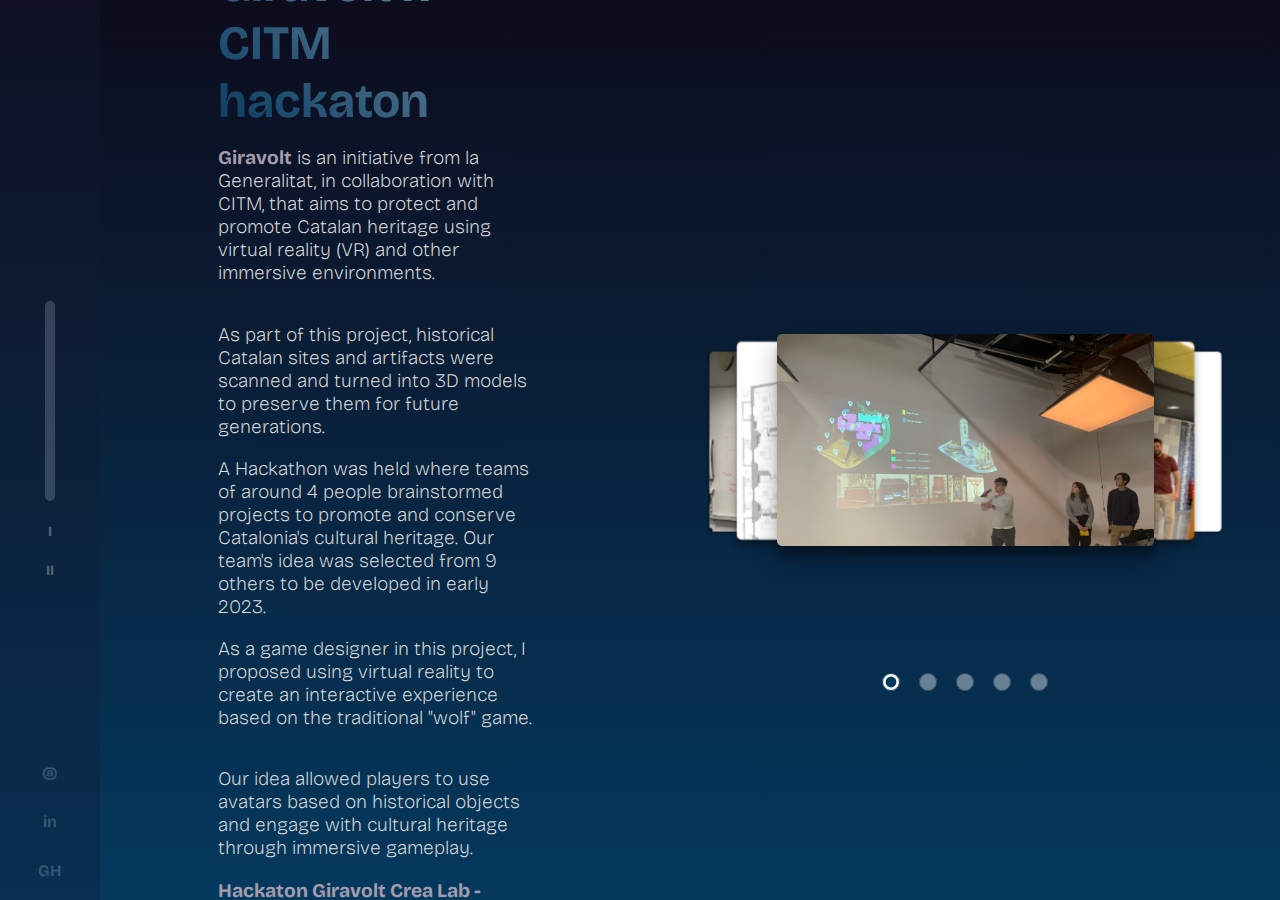
==== pages/design.html @ a70f5f54 "muita cosa" ====
<!DOCTYPE html>
<html lang="en">
<head>
    <meta charset="UTF-8">
    <meta name="viewport" content="width=device-width, initial-scale=1.0">
    <meta http-equiv="X-UA-Compatible" content="IE=edge">
    <title>Portfolio - Design</title>
    <link rel="stylesheet" href="../styles.css">
    <link rel="preconnect" href="https://fonts.googleapis.com">
    <link rel="preconnect" href="https://fonts.gstatic.com" crossorigin>
    <link href="https://fonts.googleapis.com/css2?family=Bricolage+Grotesque:opsz,wght@12..96,200..800&display=swap" rel="stylesheet">
    <link href="https://fonts.googleapis.com/css2?family=Antic+Didone&family=Archivo:ital,wght@0,100..900;1,100..900&family=BioRhyme:wght@200..800&family=Nanum+Gothic:wght@400;700;800&display=swap" rel="stylesheet">
</head>
<body>
    <div class="container">
        <!-- Left nav with vertical slider -->
        <nav class="left-nav">
            <a href="../index.html"class="return-home div-slides">HOME</a>
            <div class="slider">
                <div class="slider-fill"></div>
            </div>
            <ul class="nav-links">
                <li><a href="#section1">I</a></li>
                <li><a href="#section2">II</a></li>
            </ul>
            <ul class="contacts">
                <li>
                    <a href="mailto:kevinqiu190@gmail.com">@</a>
                    <div class="hover-text" id="emailDiv">kevinqiu190@gmail.com</div>
                </li>
                <li>
                    <a href="https://www.linkedin.com/in/kevin-qiu-lo-670769313" target="_blank">in</a>
                    <div class="hover-text"><a href="https://www.linkedin.com/in/kevin-qiu-lo-670769313" target="_blank">Linkedin</a></div>
                </li>
                <li>
                    <a href="https://github.com/kevinql190" target="_blank">GH</a>
                    <div class="hover-text"><a href="https://github.com/kevinql190" target="_blank">Github</a></div>
                </li>
            </ul>
        </nav>
    
        <!-- Main content including hero and content sections -->
        <div class="content-wrapper">    
            <!-- Content sections -->
            <div id="section1" class="content">
                <div class="left-column">
                    <h2>Giravolt x CITM hackaton</h2>
                    <p><a href="https://www.citm.upc.edu/blog/giravolt-crea-lab-el-nou-laboratori-dinnovacio-digital-del-citm/?lang=ca"><b>Giravolt</b></a> is an initiative from la Generalitat, in collaboration with CITM, that aims to protect and promote Catalan heritage using virtual reality (VR) and other immersive environments.<p/>
                    <p>As part of this project, historical Catalan sites and artifacts were scanned and turned into 3D models to preserve them for future generations.</p>
                    <p>A Hackathon was held where teams of around 4 people brainstormed projects to promote and conserve Catalonia's cultural heritage. Our team's idea was selected from 9 others to be developed in early 2023.</p>
                    <p>As a game designer in this project, I proposed using virtual reality to create an interactive experience based on the traditional "wolf" game.<p/>
                    <p>Our idea allowed players to use avatars based on historical objects and engage with cultural heritage through immersive gameplay.</p>
                    <p><a href="https://x.com/patrimonigencat/status/1597633298330968071?cxt=HHwWjoDTxaXB96ssAAAA" target="_blank"><b>Hackaton Giravolt Crea Lab - POSTIT team</b></a></p>
                </div>
                <div class="right-column">
                    <div id="slider-container">
                        <input type="radio" name="slider-container" id="s1" checked>
                        <input type="radio" name="slider-container" id="s2">
                        <input type="radio" name="slider-container" id="s3">
                        <input type="radio" name="slider-container" id="s4">
                        <input type="radio" name="slider-container" id="s5">

                        <label for="s1" id="slide1" style="background-image: url('../img/giravolt1.jpg');"></label>
                        <label for="s2" id="slide2" style="background-image: url('../img/giravolt2.jpg');"></label>
                        <label for="s3" id="slide3" style="background-image: url('../img/hackaton1.png');"></label>
                        <label for="s4" id="slide4" style="background-image: url('../img/hackaton2.png');"></label>
                        <label for="s5" id="slide5" style="background-image: url('../img/giravolt3.png');"></label>
                    </div>
                </div>
            </div>
            <div id="section2" class="content">
                <div class="left-column">
                    <h2>Celery Design Process</h2>
                    <p><a href="https://kolageno.itch.io"><b>Celery</b></a> is an idea created from scratch by team Kolageno.</p>
                    <p>This videogame is a linear dungeon crawler that features an original combat system based on using the enemies themselves as weapons.</p>
                    <p>Combined with an interactive environment, the player is given the possibility of facing each challenge creatively.</p>
                    <p>Note: This is a team project, not all content is mine.</p>
                    <div class="links-container" data-gallery="1">
                        <a data-image="../img/design1.png">Brainstorming</a>
                        <a data-image="../img/design2.png">References</a>
                        <a data-image="../img/design3.png">Concept Discovery</a>
                        <a data-image="../img/design4.png">Gameplay</a>
                    </div>
                </div>
                <div class="right-column">
                    <img id="display-image1" src="../img/celery2.png" alt="Display" />
                </div>
            </div>
        </div>
    </div>

    <script src="../script.js"></script>
</body>
</html>
---- styles.css ----
/* Reset some basic styles */
* {
    margin: 0;
    padding: 0;
    box-sizing: border-box;
    font-family: "Bricolage Grotesque", sans-serif;
}

a {
    color: #a69cac;
    text-decoration: none;
    font-weight: bolder;
}

/* Ensure full height for both sections */
body, html {
    background: linear-gradient(#0d0c1d, #04395e);
    color: white;
    height: 100%;
    font-family: Arial, sans-serif;
    scroll-behavior: smooth; /* Smooth scroll behavior */
}


/*- - - - - - - - - - - - - - - - - - - - - - - - -*/

/* Main container with left nav and content */
.container {
    display: flex;
    height: 100vh; /* Full screen height */
    overflow: hidden;
}

/* Fixed left nav */
.left-nav {
    z-index: 3;
    position: fixed;
    top: 0;
    left: 0;
    width: 100px;
    height: 100%;
    background-color: #161b33;
    display: flex;
    flex-direction: column;
    align-items: center;
    justify-content: center;
    padding: 20px 0;
    opacity: 30%;
}
.div-slides {
    transform: translateX(-100%); /* Start off-screen */
    animation: slideIn 1s ease-out forwards; /* Animation on page load */
}

.return-home {
    position: absolute;
    padding: 30px 10px;
    background-color: #04395e;
    width: 100%;
    border-radius: 0px 3px;
    cursor: pointer;
    top: 0px;
    color: white;
    font-size: 12px;
    text-align: center;
}

    .return-home:hover {
        background-color: #2980b9;
    }

/* Slide-in animation */
@keyframes slideIn {
    0% {
        transform: translateX(-100%); /* Off-screen */
    }

    100% {
        transform: translateX(0); /* Fully visible */
    }
}

/* Slider in the left nav */
.slider {
    position: relative;
    width: 10px;
    height: 200px; /* Adjust as needed */
    background-color: #a69cac;
    margin-bottom: 20px;
    border-radius: 20px;
    overflow: hidden; /* Ensures the fill stays within the rounded edges */
}

/* The filling part of the slider */
.slider-fill {
    position: absolute;
    top: 0; /* Change from bottom to top */
    left: 0;
    width: 100%;
    height: 0; /* Start from 0% height */
    background: linear-gradient(to bottom, #ceb095, white);
    transition: height 0.3s ease;
    border-radius: 20px;
}

/* Nav links in the left nav */
.nav-links {
    list-style-type: none;
    padding: 0;
    margin: 0;
}

    .nav-links li {
        margin-bottom: 20px;
        text-align: center;
    }

    .nav-links a {
        color: white;
        text-decoration: none;
        font-size: 14px;
    }

.contacts {
    position: absolute;
    bottom: 0;
    list-style: none;
    padding: 0;
}

    .contacts li {
        width: 100%;
        text-align: center;
        position: relative; /* Needed to position the hover text next to the li */
        padding: 10px 40px;
        margin-bottom: 10px;
        cursor: pointer;
        display: inline-block;
    }

/* The hidden div that slides in on hover */
.hover-text {
    position: absolute;
    top: 0;
    left: 100%; /* Position it off-screen, to the right of the li */
    background-color: rgba(0, 0, 0, 0.7); /* Transparent black */
    color: white;
    padding: 10px;
    white-space: nowrap; /* Prevent text wrapping */
    transition: transform 0.3s ease-in-out, opacity 0.3s ease-in-out;
    transform: translateX(20px); /* Slide it out initially */
    opacity: 0; /* Initially hidden */
}

/* When hovering over li, the text slides in */
.contacts li:hover .hover-text {
    transform: translateX(0); /* Slide it in */
    opacity: 1; /* Fully visible */
}

/* Content wrapper next to the fixed left nav */
.content-wrapper {
    padding-left: 100px; /* Space for the left nav */
    height: 100vh;
    overflow-y: scroll; /* Enable scrolling */
    scroll-snap-type: y mandatory; /* Snap vertically and forcefully */
    width: 100%;
}

    /*Scroll*/
    .content-wrapper::-webkit-scrollbar {
        display: none; /* Chrome, Safari, Opera */
    }

.hero, .content {
    height: 100vh; /* Full viewport height */
    scroll-snap-align: start; /* Snap at the start of the section */
}

/* Hero section */
.hero {
    position: relative;
    display: flex;
    justify-content: center;
    align-items: center;
    color: white;
    font-size: 1.5rem;
    transition: background-color 1s ease-in-out;
}

    .hero::after {
        content: "";
        position: absolute;
        bottom: 0;
        left: 0;
        right: 0;
        height: 40vh; /* Adjust the height of the gradient */
        background: linear-gradient(transparent, #0d0c1d);
        pointer-events: none; /* Allow clicks through the gradient */
        animation: fadeIn 2s ease-out forwards; /* Animation on page load */
        transition: opacity 0.5s ease-out; /* Smooth transition for fading out */
    }
.fade {
    text-align: center;
    position: absolute; /* Stack them on top of each other */
    width: 100%; /* Ensure full width for centering */
    opacity: 0; /* Start hidden */
    animation: fadeAnimation 10s infinite; /* Set animation duration and repeat */
}

/* Keyframes for alternating fade-in and fade-out */
@keyframes fadeAnimation {
    0%, 60%, 100% {
        opacity: 0; /* Initially hidden */
        z-index: -1;
    }

    20%, 40% {
        opacity: 1; /* Fade in */
        z-index: 6;
    }
}

/* Control the timing for each h1 */
h1:nth-child(1) {
    animation-delay: 0s; /* First h1 starts immediately */
}

h1:nth-child(2) {
    line-height: 50px;
    animation-delay: 5s; /* Second h1 starts after the first one has faded out */
}

/* Scroll indicator at the bottom of hero */
.scroll-indicator {
    position: absolute;
    bottom: 20px;
    left: 50%;
    transform: translateX(-50%);
    width: 100px;
    height: 100px;
    background-image: url('img/scroll.png'); /* Replace with arrow GIF */
    background-size: cover;
    background-repeat: no-repeat;
    background-position: center;
    z-index: 1; /* Above the gradient */
    animation: fadeIn 3s ease-out forwards, ondulate 2s infinite ease-in-out 3s; /* Start ondulation after fadeIn */
}

/* Keyframes for the ondulating (up and down) animation */
@keyframes ondulate {
    0%, 100% {
        transform: translate(-50%, 0); /* Starting position */
    }

    50% {
        transform: translate(-50%, -20px); /* Move up */
    }
}

h1 {
    font-family: "Archivo", sans-serif;
    font-weight: 200;
    animation: fadeIn 2s ease-in forwards; /* 2s fade-in animation */
}

/* Fade-in keyframes */
@keyframes fadeIn {
    0% {
        opacity: 0;
    }

    50% {
        opacity: 0;
    }

    100% {
        opacity: 1;
    }
}

.content {
    display: flex;
    padding: 100px 0px;
}

.left-column {
    flex: 2; /* Takes up 50% of the width */
    display: flex;
    flex-direction: column;
    align-items: center;
    justify-content: center;
    padding: 0px 10%;
}

    .left-column h2 {
        width: 100%;
        font-size: 3rem;
        padding-block-end: 1rem;
        background: linear-gradient(45deg, #04395e, #829CAF); /* Your gradient colors */
        -webkit-background-clip: text;
        -webkit-text-fill-color: transparent; /* Makes the text color transparent */
    }

    .left-column p {
        color: #dedede;
        width: 100%;
        font-size: 1.2rem;
        font-weight: 100;
        padding-block-end: 1.2rem;
    }

.links-container {
    margin-top: 20px;
    width: 100%;
    display: flex;
    flex-direction: column;
    align-content: center;
}

    .links-container a {
        display: block;
        margin: 10px 0;
        width: 100%;
        padding: 10px 30px;
        background-color: #04395e; /* Button color */
        color: white;
        border: none;
        border-radius: 5px;
        cursor: pointer;
        text-align: center;
        transition: background-color 0.3s;
    }

        .links-container a:hover {
            background-color: #0056b3; /* Darker button color on hover */
        }

.right-column {
    flex: 4;
    display: flex;
    justify-content: center;
    align-items: center;
}
    .right-column img {
        width: 100%;
        height: 100%;
        object-fit: cover;
        margin-right: 7%;
        border-radius: 10px;
        opacity: 1;
        transition: opacity 0.7s ease-in-out;
    }
    .right-column img.fade-out{
        opacity: 0;
    }

/* Slider Gallery */
#slider-container {
    position: relative;
    width: 60%;
    height: 30vw;
    perspective: 1400px;
    transform-style: preserve-3d;
}

input[type=radio] {
    position: relative;
    top: 108%;
    left: 50%;
    width: 18px;
    height: 18px;
    margin: 0 15px 0 0;
    opacity: 0.4;
    transform: translateX(-83px);
    cursor: pointer;
}


    input[type=radio]:nth-child(5) {
        margin-right: 0px;
    }

    input[type=radio]:checked {
        opacity: 1;
    }

:root {
    accent-color: #04395e;
}

#slider-container label {
    position: absolute;
    width: 100%;
    aspect-ratio: 16/9;
    background-size: cover;
    left: 0;
    bottom: 25%;
    color: white;
    font-size: 70px;
    font-weight: bold;
    border-radius: 5px;
    cursor: pointer;
    display: flex;
    align-items: center;
    justify-content: center;
    transition: transform 400ms ease;
}
/* Slider Functionality */

/* Active Slide */
#s1:checked ~ #slide1, #s2:checked ~ #slide2, #s3:checked ~ #slide3, #s4:checked ~ #slide4, #s5:checked ~ #slide5 {
    box-shadow: 0 13px 26px rgba(0,0,0, 0.3), 0 12px 6px rgba(0,0,0, 0.2);
    transform: translate3d(0%, 0, 0px);
}

/* Next Slide */
#s1:checked ~ #slide2, #s2:checked ~ #slide3, #s3:checked ~ #slide4, #s4:checked ~ #slide5, #s5:checked ~ #slide1 {
    box-shadow: 0 6px 10px rgba(0,0,0, 0.3), 0 2px 2px rgba(0,0,0, 0.2);
    transform: translate3d(15%, 0, -100px);
}


/* Next to Next Slide */
#s1:checked ~ #slide3, #s2:checked ~ #slide4, #s3:checked ~ #slide5, #s4:checked ~ #slide1, #s5:checked ~ #slide2 {
    box-shadow: 0 1px 4px rgba(0,0,0, 0.4);
    transform: translate3d(30%, 0, -250px);
}

/* Previous to Previous Slide */
#s1:checked ~ #slide4, #s2:checked ~ #slide5, #s3:checked ~ #slide1, #s4:checked ~ #slide2, #s5:checked ~ #slide3 {
    box-shadow: 0 1px 4px rgba(0,0,0, 0.4);
    transform: translate3d(-30%, 0, -250px);
}

/* Previous Slide */
#s1:checked ~ #slide5, #s2:checked ~ #slide1, #s3:checked ~ #slide2, #s4:checked ~ #slide3, #s5:checked ~ #slide4 {
    box-shadow: 0 6px 10px rgba(0,0,0, 0.3), 0 2px 2px rgba(0,0,0, 0.2);
    transform: translate3d(-15%, 0, -100px);
}
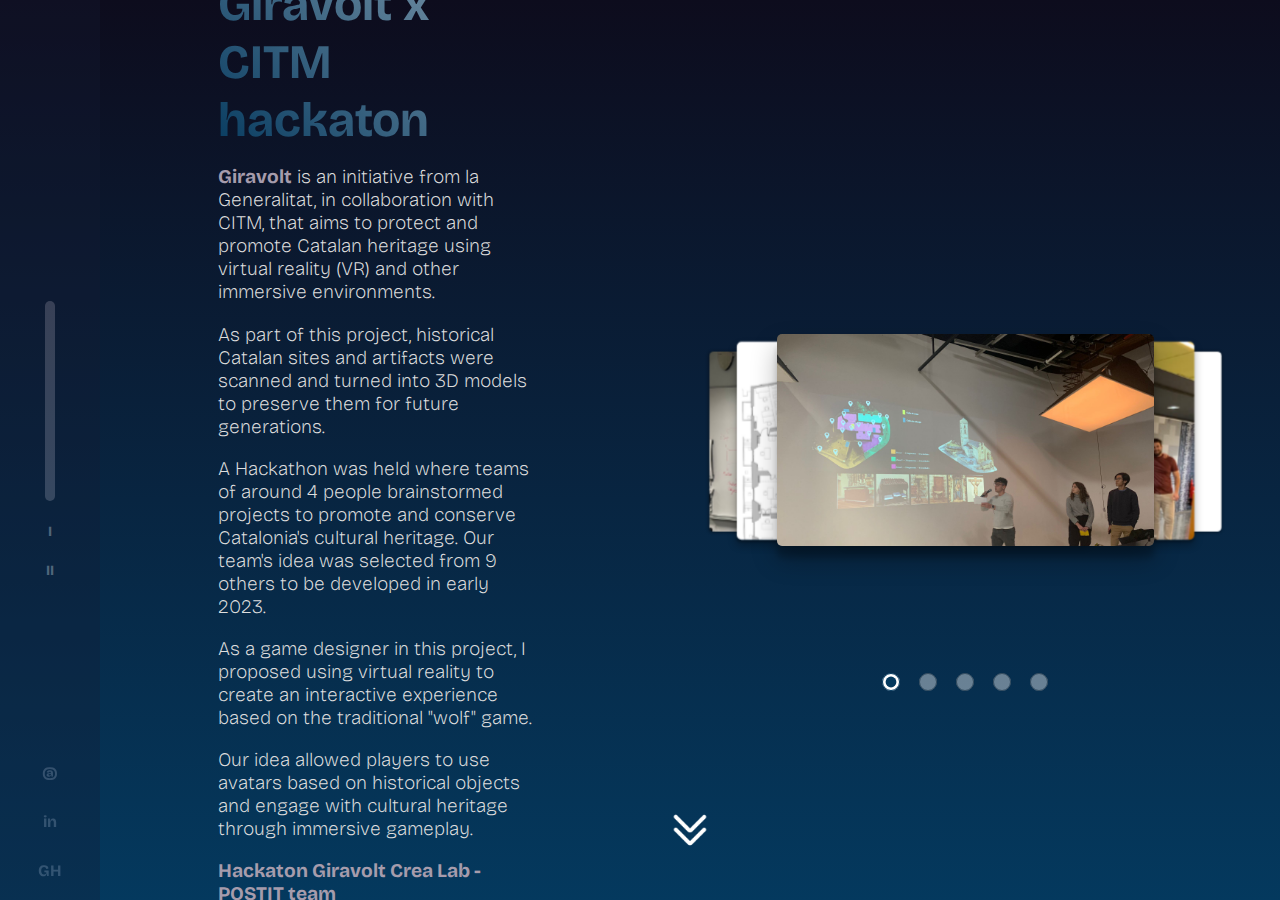
==== commit 115d796a: "refresh" ====
--- a/pages/design.html
+++ b/pages/design.html
@@ -45,10 +45,10 @@
             <div id="section1" class="content">
                 <div class="left-column">
                     <h2>Giravolt x CITM hackaton</h2>
-                    <p><a href="https://www.citm.upc.edu/blog/giravolt-crea-lab-el-nou-laboratori-dinnovacio-digital-del-citm/?lang=ca"><b>Giravolt</b></a> is an initiative from la Generalitat, in collaboration with CITM, that aims to protect and promote Catalan heritage using virtual reality (VR) and other immersive environments.<p/>
+                    <p><a href="https://www.citm.upc.edu/blog/giravolt-crea-lab-el-nou-laboratori-dinnovacio-digital-del-citm/?lang=ca" target="_blank"><b>Giravolt</b></a> is an initiative from la Generalitat, in collaboration with CITM, that aims to protect and promote Catalan heritage using virtual reality (VR) and other immersive environments.</p>
                     <p>As part of this project, historical Catalan sites and artifacts were scanned and turned into 3D models to preserve them for future generations.</p>
                     <p>A Hackathon was held where teams of around 4 people brainstormed projects to promote and conserve Catalonia's cultural heritage. Our team's idea was selected from 9 others to be developed in early 2023.</p>
-                    <p>As a game designer in this project, I proposed using virtual reality to create an interactive experience based on the traditional "wolf" game.<p/>
+                    <p>As a game designer in this project, I proposed using virtual reality to create an interactive experience based on the traditional "wolf" game.</p>
                     <p>Our idea allowed players to use avatars based on historical objects and engage with cultural heritage through immersive gameplay.</p>
                     <p><a href="https://x.com/patrimonigencat/status/1597633298330968071?cxt=HHwWjoDTxaXB96ssAAAA" target="_blank"><b>Hackaton Giravolt Crea Lab - POSTIT team</b></a></p>
                 </div>
@@ -67,11 +67,12 @@
                         <label for="s5" id="slide5" style="background-image: url('../img/giravolt3.png');"></label>
                     </div>
                 </div>
+                <div class="scroll-indicator"></div>
             </div>
             <div id="section2" class="content">
                 <div class="left-column">
                     <h2>Celery Design Process</h2>
-                    <p><a href="https://kolageno.itch.io"><b>Celery</b></a> is an idea created from scratch by team Kolageno.</p>
+                    <p><a href="https://kolageno.itch.io" target="_blank"><b>Celery</b></a> is an idea created from scratch by team Kolageno.</p>
                     <p>This videogame is a linear dungeon crawler that features an original combat system based on using the enemies themselves as weapons.</p>
                     <p>Combined with an interactive environment, the player is given the possibility of facing each challenge creatively.</p>
                     <p>Note: This is a team project, not all content is mine.</p>
--- a/styles.css
+++ b/styles.css
@@ -280,6 +280,7 @@
 }
 
 .content {
+    position: relative;
     display: flex;
     padding: 100px 0px;
 }
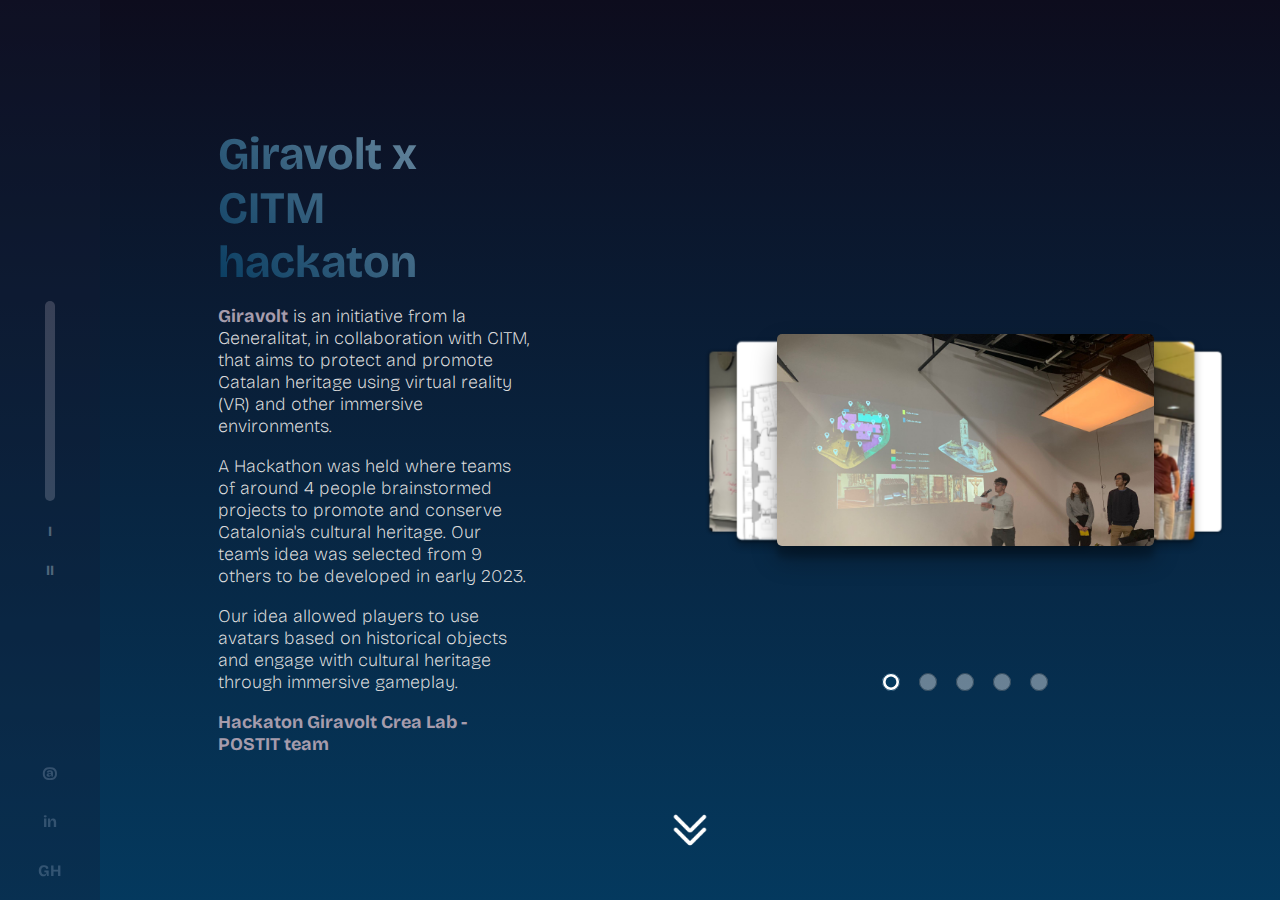
==== commit ef2a6bc9: "responsive and movil" ====
--- a/pages/design.html
+++ b/pages/design.html
@@ -46,9 +46,7 @@
                 <div class="left-column">
                     <h2>Giravolt x CITM hackaton</h2>
                     <p><a href="https://www.citm.upc.edu/blog/giravolt-crea-lab-el-nou-laboratori-dinnovacio-digital-del-citm/?lang=ca" target="_blank"><b>Giravolt</b></a> is an initiative from la Generalitat, in collaboration with CITM, that aims to protect and promote Catalan heritage using virtual reality (VR) and other immersive environments.</p>
-                    <p>As part of this project, historical Catalan sites and artifacts were scanned and turned into 3D models to preserve them for future generations.</p>
                     <p>A Hackathon was held where teams of around 4 people brainstormed projects to promote and conserve Catalonia's cultural heritage. Our team's idea was selected from 9 others to be developed in early 2023.</p>
-                    <p>As a game designer in this project, I proposed using virtual reality to create an interactive experience based on the traditional "wolf" game.</p>
                     <p>Our idea allowed players to use avatars based on historical objects and engage with cultural heritage through immersive gameplay.</p>
                     <p><a href="https://x.com/patrimonigencat/status/1597633298330968071?cxt=HHwWjoDTxaXB96ssAAAA" target="_blank"><b>Hackaton Giravolt Crea Lab - POSTIT team</b></a></p>
                 </div>
@@ -75,7 +73,7 @@
                     <p><a href="https://kolageno.itch.io" target="_blank"><b>Celery</b></a> is an idea created from scratch by team Kolageno.</p>
                     <p>This videogame is a linear dungeon crawler that features an original combat system based on using the enemies themselves as weapons.</p>
                     <p>Combined with an interactive environment, the player is given the possibility of facing each challenge creatively.</p>
-                    <p>Note: This is a team project, not all content is mine.</p>
+                    <p>Note: This is a team project.</p>
                     <div class="links-container" data-gallery="1">
                         <a data-image="../img/design1.png">Brainstorming</a>
                         <a data-image="../img/design2.png">References</a>
--- a/styles.css
+++ b/styles.css
@@ -296,7 +296,7 @@
 
     .left-column h2 {
         width: 100%;
-        font-size: 3rem;
+        font-size: 5vh;
         padding-block-end: 1rem;
         background: linear-gradient(45deg, #04395e, #829CAF); /* Your gradient colors */
         -webkit-background-clip: text;
@@ -306,13 +306,12 @@
     .left-column p {
         color: #dedede;
         width: 100%;
-        font-size: 1.2rem;
+        font-size: 2vh;
         font-weight: 100;
-        padding-block-end: 1.2rem;
+        padding-block-end: 2vh;
     }
 
 .links-container {
-    margin-top: 20px;
     width: 100%;
     display: flex;
     flex-direction: column;
@@ -326,6 +325,7 @@
         padding: 10px 30px;
         background-color: #04395e; /* Button color */
         color: white;
+        font-size: 2vh;
         border: none;
         border-radius: 5px;
         cursor: pointer;
@@ -438,4 +438,90 @@
 #s1:checked ~ #slide5, #s2:checked ~ #slide1, #s3:checked ~ #slide2, #s4:checked ~ #slide3, #s5:checked ~ #slide4 {
     box-shadow: 0 6px 10px rgba(0,0,0, 0.3), 0 2px 2px rgba(0,0,0, 0.2);
     transform: translate3d(-15%, 0, -100px);
+}
+
+
+
+@media (max-aspect-ratio: 1/1) {
+    .container{
+        flex-direction: column;
+    }
+    .left-nav{
+        position: relative;
+        top: 0px;
+        width: 100%;
+        height: auto;
+        padding: 0px;
+    }
+    .slider, .nav-links{
+        display: none;
+    }
+    .contacts{
+        position: relative;
+        width: 100%;
+        top:0px;
+        display: flex;
+        flex-direction: row;
+        height: fit-content;
+    }
+    .contacts li{
+        padding: 0px;
+        margin: 0px;
+    }
+    .contacts li a{
+        display: none;
+    }
+    .contacts li div a{
+        display: inline;
+    }
+    .hover-text{
+        opacity: 1;
+        position: relative;
+        left:auto;
+        transform: none;
+    }
+    .div-slides{
+        animation: slideIn 0s forwards;
+    }
+    .return-home{
+        position: relative;
+        order: 1;
+        padding: 10px;
+    }
+    .links-container{
+        flex-direction: row;
+        flex-wrap: wrap;
+    }
+    .links-container a{
+        width: 48%;
+        margin: 1%;
+        padding: 10px;
+        text-justify:distribute;
+        flex-grow: 1;
+    }
+    .content-wrapper{
+        padding: 0px;
+        position: absolute;
+    }
+    .hero, .content{
+        width: 100%;
+        flex-direction: column;
+        padding-top: 80px;
+        padding-bottom: 40px;
+    }
+    .right-column{
+        height: fit-content;
+        padding: 10px 10%;
+        overflow: hidden;
+    }
+    .right-column img{
+        margin:0px;
+    }
+    #slider-container{
+        width: 80%;
+        height: 30vh;
+    }
+    #slider-container input[type=radio]{
+        display: none;
+    }
 }